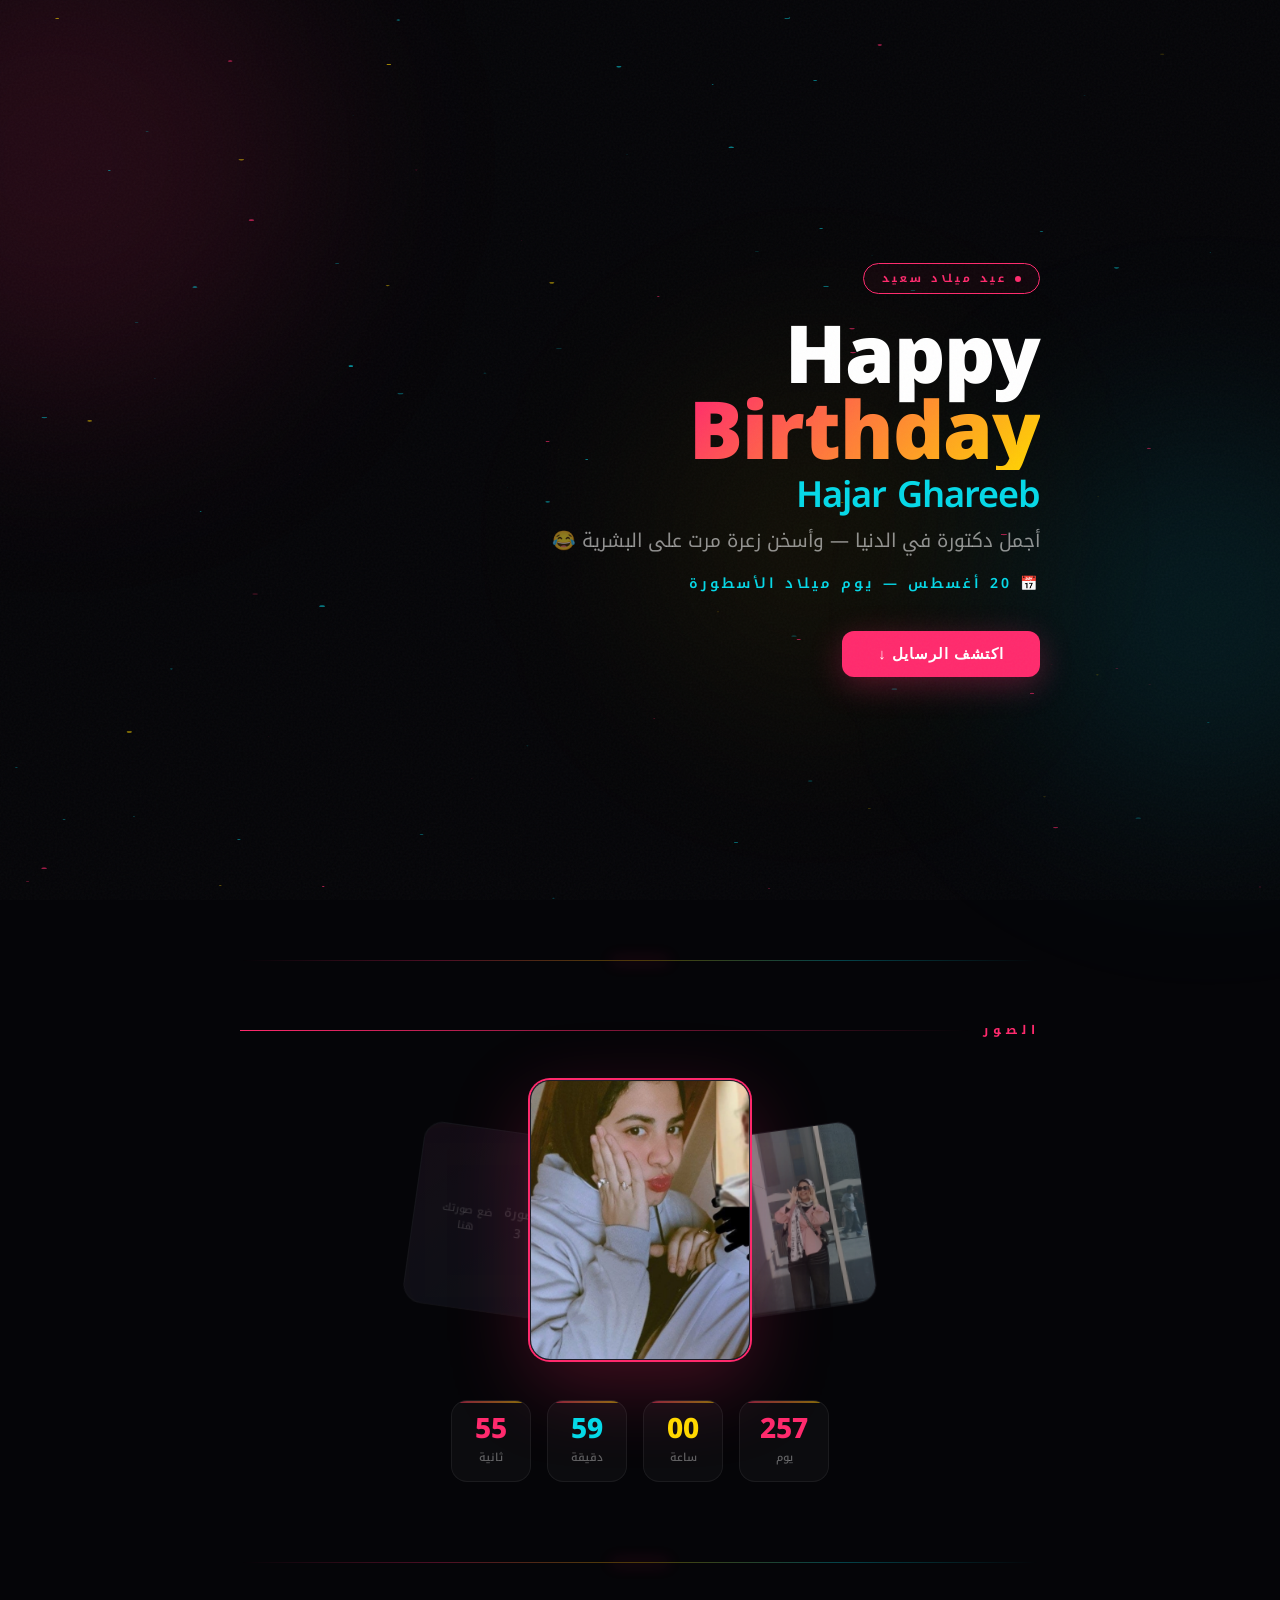
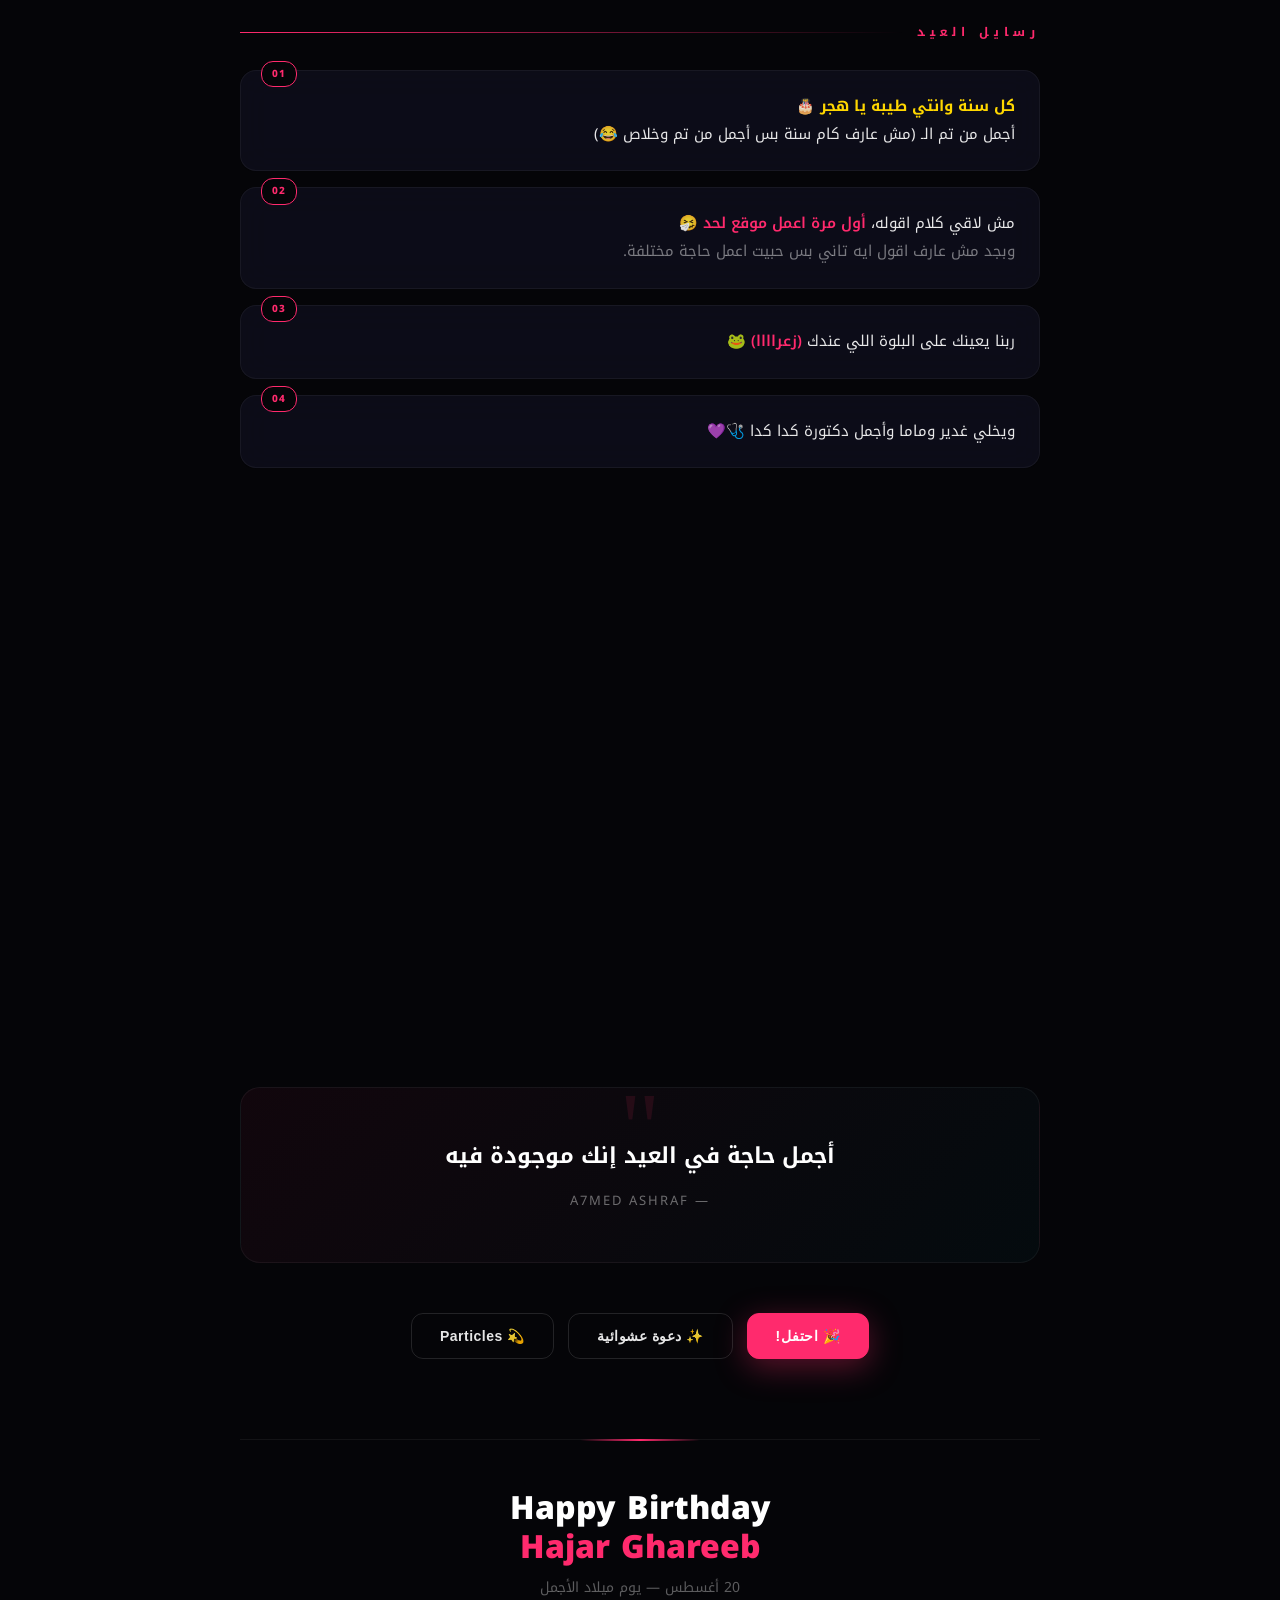
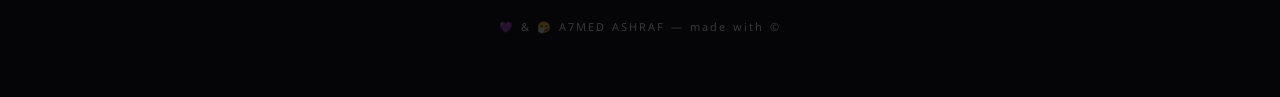
==== hajar_birthday.html @ 471d57c6 "Add files via upload" ====
<!DOCTYPE html>
<html lang="ar" dir="rtl">
<head>
<meta charset="UTF-8">
<meta name="viewport" content="width=device-width, initial-scale=1.0">
<title>Happy Birthday | Hajar Ghareeb</title>
<style>
@import url('https://fonts.googleapis.com/css2?family=Noto+Kufi+Arabic:wght@400;500;600;700;800;900&display=swap');

:root{
  --hb-pink:#ff2a6d;
  --hb-gold:#ffd700;
  --hb-cyan:#05d9e8;
  --hb-dark:#050508;
  --hb-surface:rgba(255,255,255,0.03);
  --hb-glass:rgba(15,15,30,0.75);
  --font-ar:'Noto Kufi Arabic',sans-serif;
}

*{margin:0;padding:0;box-sizing:border-box;}
html{scroll-behavior:smooth;}
body{
  font-family:var(--font-ar);
  background:var(--hb-dark);
  color:#fff;
  min-height:100vh;
  overflow-x:hidden;
  line-height:1.6;
}

.noise{
  position:fixed;top:0;left:0;width:100%;height:100%;
  opacity:0.035;pointer-events:none;z-index:9999;
  background-image:url("data:image/svg+xml,%3Csvg viewBox='0 0 512 512' xmlns='http://www.w3.org/2000/svg'%3E%3Cfilter id='n'%3E%3CfeTurbulence type='fractalNoise' baseFrequency='0.85' numOctaves='4' stitchTiles='stitch'/%3E%3C/filter%3E%3Crect width='100%25' height='100%25' filter='url(%23n)'/%3E%3C/svg%3E");
}

.mesh-orb{
  position:fixed;border-radius:50%;filter:blur(100px);pointer-events:none;z-index:0;
}
.orb-1{width:500px;height:500px;background:rgba(255,42,109,0.12);top:-10%;left:-15%;animation:orbFloat1 18s ease-in-out infinite;}
.orb-2{width:400px;height:400px;background:rgba(5,217,232,0.1);bottom:10%;right:-10%;animation:orbFloat2 22s ease-in-out infinite;}
.orb-3{width:350px;height:350px;background:rgba(255,215,0,0.06);top:40%;left:50%;animation:orbFloat3 25s ease-in-out infinite;}
@keyframes orbFloat1{0%,100%{transform:translate(0,0) scale(1);}33%{transform:translate(80px,60px) scale(1.15);}66%{transform:translate(-40px,100px) scale(0.9);}}
@keyframes orbFloat2{0%,100%{transform:translate(0,0) scale(1);}33%{transform:translate(-60px,-80px) scale(1.1);}66%{transform:translate(50px,-40px) scale(1.2);}}
@keyframes orbFloat3{0%,100%{transform:translate(-50%,0) scale(1);}50%{transform:translate(-50%,-60px) scale(1.3);}}

.cursor-glow{
  position:fixed;width:250px;height:250px;border-radius:50%;
  background:radial-gradient(circle,rgba(255,42,109,0.12),transparent 70%);
  pointer-events:none;z-index:1;transform:translate(-50%,-50%);
  transition:opacity 0.4s ease;opacity:0;
}

#particles-canvas{position:fixed;top:0;left:0;width:100%;height:100%;z-index:1;pointer-events:none;}

.content{position:relative;z-index:2;max-width:840px;margin:0 auto;padding:0 20px;}

.hero{min-height:100vh;display:flex;flex-direction:column;justify-content:center;align-items:flex-start;position:relative;padding-top:40px;}
.hero-badge{
  display:inline-flex;align-items:center;gap:8px;
  border:1px solid var(--hb-pink);color:var(--hb-pink);
  font-size:11px;font-weight:700;padding:6px 18px;border-radius:30px;
  margin-bottom:24px;letter-spacing:3px;text-transform:uppercase;
  animation:fadeUp 1s cubic-bezier(0.22,1,0.36,1) both;
  background:rgba(255,42,109,0.05);
}
.hero-badge::before{content:'';width:6px;height:6px;background:var(--hb-pink);border-radius:50%;animation:pulse 2s infinite;}
@keyframes pulse{0%,100%{opacity:1;transform:scale(1);}50%{opacity:0.4;transform:scale(0.6);}}

.hero-title{
  font-size:clamp(40px,10vw,80px);font-weight:900;line-height:0.95;
  margin-bottom:12px;position:relative;letter-spacing:-1px;
  animation:fadeUp 1s 0.15s cubic-bezier(0.22,1,0.36,1) both;
}
.hero-title .line1{color:#fff;display:block;}
.hero-title .line2{
  background:linear-gradient(135deg,var(--hb-pink),var(--hb-gold));
  -webkit-background-clip:text;-webkit-text-fill-color:transparent;
  display:block;
}
.hero-title .line3{
  font-size:clamp(20px,5vw,36px);font-weight:600;color:var(--hb-cyan);
  margin-top:8px;display:block;
}

.hero-sub{
  font-size:clamp(15px,3vw,19px);color:rgba(255,255,255,0.55);
  margin-bottom:16px;max-width:520px;line-height:1.7;font-weight:400;
  animation:fadeUp 1s 0.3s cubic-bezier(0.22,1,0.36,1) both;
}
.hero-date{
  font-size:14px;color:var(--hb-cyan);font-weight:600;
  letter-spacing:3px;margin-bottom:36px;
  animation:fadeUp 1s 0.4s cubic-bezier(0.22,1,0.36,1) both;
}

.hero-cta{
  position:relative;background:var(--hb-pink);color:#fff;border:none;
  border-radius:12px;padding:14px 36px;font-size:15px;font-weight:700;
  cursor:pointer;overflow:hidden;letter-spacing:1px;
  animation:fadeUp 1s 0.55s cubic-bezier(0.22,1,0.36,1) both;
  transition:transform 0.3s cubic-bezier(0.34,1.56,0.64,1),box-shadow 0.3s;
  box-shadow:0 8px 32px rgba(255,42,109,0.3);
}
.hero-cta:hover{transform:translateY(-3px) scale(1.03);box-shadow:0 16px 48px rgba(255,42,109,0.45);}
.hero-cta::after{
  content:'';position:absolute;top:0;left:-100%;width:100%;height:100%;
  background:linear-gradient(90deg,transparent,rgba(255,255,255,0.35),transparent);
  animation:shine 3.5s infinite;
}
@keyframes shine{0%{left:-100%;}40%,100%{left:100%;}}

@keyframes fadeUp{from{opacity:0;transform:translateY(40px);}to{opacity:1;transform:translateY(0);}}

.glow-line{
  height:1px;width:100%;
  background:linear-gradient(90deg,transparent,var(--hb-pink),var(--hb-gold),var(--hb-cyan),transparent);
  margin:60px 0;opacity:0.3;position:relative;
}
.glow-line::after{
  content:'';position:absolute;top:-2px;left:50%;transform:translateX(-50%);
  width:60px;height:5px;background:var(--hb-pink);filter:blur(8px);opacity:0.6;
}

.section{position:relative;margin-bottom:80px;}
.section-label{
  font-size:12px;font-weight:700;color:var(--hb-pink);
  letter-spacing:5px;text-transform:uppercase;margin-bottom:28px;
  display:flex;align-items:center;gap:14px;
}
.section-label::after{
  content:'';flex:1;height:1px;
  background:linear-gradient(90deg,var(--hb-pink),transparent);
}

.photos-row{
  display:flex;gap:0;justify-content:center;align-items:center;
  margin:40px 0;position:relative;perspective:1000px;
}
.photo-frame{
  position:relative;border-radius:20px;overflow:hidden;
  background:var(--hb-glass);border:1px solid rgba(255,255,255,0.08);
  backdrop-filter:blur(20px);transition:all 0.5s cubic-bezier(0.34,1.56,0.64,1);
  transform-style:preserve-3d;
}
.photo-frame:hover{transform:translateY(-12px) rotateX(8deg) rotateY(-8deg) scale(1.04);}
.photo-frame.main{
  width:220px;height:280px;z-index:3;margin:0 -24px;
  box-shadow:0 25px 80px rgba(255,42,109,0.25),0 0 0 2px var(--hb-pink);
}
.photo-frame.side{
  width:150px;height:190px;z-index:2;opacity:0.6;
  transform:translateZ(-40px);filter:grayscale(0.3);
}
.photo-frame.side:hover{opacity:1;filter:grayscale(0);}
.photo-frame.side-left{transform:rotate(-8deg) translateZ(-40px);}
.photo-frame.side-right{transform:rotate(8deg) translateZ(-40px);}
.photo-inner{width:100%;height:100%;display:flex;align-items:center;justify-content:center;overflow:hidden;}
.photo-inner img{width:100%;height:100%;object-fit:cover;transition:transform 0.5s;}
.photo-frame:hover .photo-inner img{transform:scale(1.1);}
.photo-placeholder{
  width:100%;height:100%;display:flex;align-items:center;justify-content:center;
  background:linear-gradient(135deg,rgba(255,42,109,0.08),rgba(5,217,232,0.05));
  color:rgba(255,255,255,0.25);font-size:13px;font-weight:500;text-align:center;padding:20px;
}

.counter-row{display:flex;gap:16px;justify-content:center;margin-top:28px;flex-wrap:wrap;}
.counter-box{
  text-align:center;background:rgba(255,255,255,0.03);
  border:1px solid rgba(255,255,255,0.06);padding:14px 20px;
  border-radius:16px;min-width:80px;position:relative;overflow:hidden;
  transition:transform 0.3s,box-shadow 0.3s;
}
.counter-box:hover{transform:translateY(-4px);box-shadow:0 8px 24px rgba(255,42,109,0.1);}
.counter-box::before{
  content:'';position:absolute;top:0;left:0;width:100%;height:2px;
  background:linear-gradient(90deg,var(--hb-pink),var(--hb-gold));
  opacity:0.5;
}
.counter-num{font-size:28px;font-weight:800;line-height:1;}
.counter-box:nth-child(1) .counter-num{color:var(--hb-pink);}
.counter-box:nth-child(2) .counter-num{color:var(--hb-gold);}
.counter-box:nth-child(3) .counter-num{color:var(--hb-cyan);}
.counter-box:nth-child(4) .counter-num{color:var(--hb-pink);}
.counter-label{font-size:11px;color:rgba(255,255,255,0.35);margin-top:6px;font-weight:500;}

.msg-list{display:flex;flex-direction:column;gap:16px;}
.msg-card{
  position:relative;background:var(--hb-glass);
  border:1px solid rgba(255,255,255,0.05);border-radius:16px;
  padding:22px 24px;font-size:15px;line-height:1.85;color:rgba(255,255,255,0.9);
  backdrop-filter:blur(16px);transform:translateX(-30px);opacity:0;
  transition:all 0.6s cubic-bezier(0.22,1,0.36,1);
}
.msg-card.visible{transform:translateX(0);opacity:1;}
.msg-card:hover{
  border-color:rgba(255,42,109,0.25);
  box-shadow:0 12px 40px rgba(255,42,109,0.08),inset 0 1px 0 rgba(255,255,255,0.03);
  transform:translateX(10px) scale(1.01);
}
.msg-num{
  position:absolute;top:-10px;left:20px;
  background:var(--hb-dark);border:1px solid var(--hb-pink);
  color:var(--hb-pink);font-size:10px;font-weight:800;
  padding:3px 10px;border-radius:12px;letter-spacing:1px;
}
.msg-card .hl{color:var(--hb-gold);font-weight:700;}
.msg-card .pink{color:var(--hb-pink);font-weight:600;}
.msg-card em{color:rgba(255,255,255,0.45);font-style:normal;}

.quote-block{
  position:relative;padding:50px 30px;margin:50px 0;text-align:center;
  background:linear-gradient(135deg,rgba(255,42,109,0.05),rgba(5,217,232,0.03));
  border-radius:20px;border:1px solid rgba(255,255,255,0.05);
}
.quote-block::before{
  content:'"';position:absolute;top:-10px;left:50%;transform:translateX(-50%);
  font-size:100px;color:var(--hb-pink);opacity:0.1;line-height:1;font-family:serif;
}
.quote-text{font-size:22px;font-weight:700;color:#fff;line-height:1.7;position:relative;}
.quote-author{font-size:13px;color:rgba(255,255,255,0.4);margin-top:16px;letter-spacing:2px;}

.actions-row{display:flex;gap:14px;justify-content:center;margin:40px 0;flex-wrap:wrap;}
.btn-fancy{
  position:relative;background:transparent;border:1px solid rgba(255,255,255,0.12);
  color:rgba(255,255,255,0.9);padding:14px 28px;border-radius:12px;
  font-size:14px;font-weight:700;cursor:pointer;overflow:hidden;
  transition:all 0.35s cubic-bezier(0.22,1,0.36,1);letter-spacing:0.5px;
}
.btn-fancy::before{
  content:'';position:absolute;top:0;left:0;width:100%;height:100%;
  background:linear-gradient(135deg,rgba(255,42,109,0.2),rgba(5,217,232,0.15));
  opacity:0;transition:opacity 0.35s;z-index:-1;
}
.btn-fancy:hover{border-color:var(--hb-pink);color:var(--hb-pink);transform:translateY(-3px);}
.btn-fancy:hover::before{opacity:1;}
.btn-fancy.primary{
  background:var(--hb-pink);border-color:var(--hb-pink);color:#fff;
  box-shadow:0 8px 32px rgba(255,42,109,0.35);
}
.btn-fancy.primary:hover{background:transparent;color:var(--hb-pink);box-shadow:0 12px 40px rgba(255,42,109,0.2);}

.footer-final{
  text-align:center;padding:50px 20px 60px;
  border-top:1px solid rgba(255,255,255,0.06);margin-top:80px;
  position:relative;
}
.footer-final::before{
  content:'';position:absolute;top:-1px;left:50%;transform:translateX(-50%);
  width:120px;height:2px;background:linear-gradient(90deg,transparent,var(--hb-pink),transparent);
}
.footer-big{font-size:32px;font-weight:900;color:#fff;margin-bottom:10px;line-height:1.2;}
.footer-big span{color:var(--hb-pink);}
.footer-small{font-size:14px;color:rgba(255,255,255,0.35);margin-bottom:6px;}
.footer-copy{margin-top:20px;font-size:11px;color:rgba(255,255,255,0.2);letter-spacing:2px;}

::-webkit-scrollbar{width:6px;}
::-webkit-scrollbar-track{background:var(--hb-dark);}
::-webkit-scrollbar-thumb{background:var(--hb-pink);border-radius:3px;}

@media(max-width:600px){
  .photo-frame.main{width:160px;height:200px;}
  .photo-frame.side{width:100px;height:130px;}
  .counter-box{min-width:65px;padding:10px 12px;}
  .counter-num{font-size:22px;}
  .hero-title{letter-spacing:0;}
}
</style>
</head>
<body>
<div class="noise"></div>
<div class="mesh-orb orb-1"></div>
<div class="mesh-orb orb-2"></div>
<div class="mesh-orb orb-3"></div>
<div class="cursor-glow" id="cursorGlow"></div>
<canvas id="particles-canvas"></canvas>

<div class="content">
  <section class="hero">
    <div class="hero-badge">عيد ميلاد سعيد</div>
    <h1 class="hero-title">
      <span class="line1">Happy</span>
      <span class="line2">Birthday</span>
      <span class="line3">Hajar Ghareeb</span>
    </h1>
    <p class="hero-sub">أجمل دكتورة في الدنيا — وأسخن زعرة مرت على البشرية 😂</p>
    <div class="hero-date">📅 20 أغسطس — يوم ميلاد الأسطورة</div>
    <button class="hero-cta" onclick="document.getElementById('msgs').scrollIntoView({behavior:'smooth'})">اكتشف الرسايل ↓</button>
  </section>

  <div class="glow-line"></div>

  <section class="section">
    <div class="section-label">الصور</div>
    <div class="photos-row">
      <div class="photo-frame side side-left">
        <div class="photo-inner">
          <img src="[data-uri]" alt="Hajar - Glass Building">
        </div>
      </div>
      <div class="photo-frame main">
        <div class="photo-inner">
          <img src="[data-uri]" alt="Hajar Ghareeb">
        </div>
      </div>
      <div class="photo-frame side side-right">
        <div class="photo-inner">
          <div class="photo-placeholder">صورة 3<br><small>ضع صورتك هنا</small></div>
        </div>
      </div>
    </div>
    <div class="counter-row">
      <div class="counter-box"><div class="counter-num" id="days">--</div><div class="counter-label">يوم</div></div>
      <div class="counter-box"><div class="counter-num" id="hours">--</div><div class="counter-label">ساعة</div></div>
      <div class="counter-box"><div class="counter-num" id="mins">--</div><div class="counter-label">دقيقة</div></div>
      <div class="counter-box"><div class="counter-num" id="secs">--</div><div class="counter-label">ثانية</div></div>
    </div>
  </section>

  <div class="glow-line"></div>

  <section class="section" id="msgs">
    <div class="section-label">رسايل العيد</div>
    <div class="msg-list">
      <div class="msg-card" data-delay="0">
        <span class="msg-num">01</span>
        <span class="hl">كل سنة وانتي طيبة يا هجر</span> 🎂<br>أجمل من تم الـ (مش عارف كام سنة بس أجمل من تم وخلاص 😂)
      </div>
      <div class="msg-card" data-delay="1">
        <span class="msg-num">02</span>
        مش لاقي كلام اقوله، <span class="pink">أول مرة اعمل موقع لحد</span> 🤧<br><em>وبجد مش عارف اقول ايه تاني بس حبيت اعمل حاجة مختلفة.</em>
      </div>
      <div class="msg-card" data-delay="2">
        <span class="msg-num">03</span>
        ربنا يعينك على البلوة اللي عندك <span class="pink">(زعراااا)</span> 🐸
      </div>
      <div class="msg-card" data-delay="3">
        <span class="msg-num">04</span>
        ويخلي غدير وماما وأجمل دكتورة كدا كدا 🩺💜
      </div>
      <div class="msg-card" data-delay="4">
        <span class="msg-num">05</span>
        يارب السنة دي تكون سنة خير وسعادة عليكي، وتحققي كل اللي نفسك فيه ✨
      </div>
      <div class="msg-card" data-delay="5">
        <span class="msg-num">06</span>
        متنسيش إنك أقوى مما تتخيلي، وكل تحدي بيعدي بيخلي قلبك أكبر 💪
      </div>
      <div class="msg-card" data-delay="6">
        <span class="msg-num">07</span>
        ولو حد زعلك السنة دي، قوليله <span class="hl">"أنا هجر الغريب، مش هجر العادي"</span> 😎
      </div>
      <div class="msg-card" data-delay="7">
        <span class="msg-num">08</span>
        كل سنة وانتي طيبة وربنا يوفقك في الدراسة والحياة والكل 🎓🌟
      </div>
      <div class="msg-card" data-delay="8">
        <span class="msg-num">09</span>
        ربنا يديم الضحكة الحلوة دي على وشك دايماً 😄🌸
      </div>
      <div class="msg-card" data-delay="9">
        <span class="msg-num">10</span>
        يارب تبقي أحسن دكتورة في مصر 🇪🇬 وكل اللي يعرفك يفتخر بيكي
      </div>
    </div>
  </section>

  <div class="quote-block">
    <p class="quote-text">أجمل حاجة في العيد إنك موجودة فيه</p>
    <p class="quote-author">— A7MED ASHRAF</p>
  </div>

  <div class="actions-row">
    <button class="btn-fancy primary" onclick="burst()">🎉 احتفل!</button>
    <button class="btn-fancy" onclick="addRandomWish()">✨ دعوة عشوائية</button>
    <button class="btn-fancy" onclick="toggleParticles()">💫 Particles</button>
  </div>

  <div class="footer-final">
    <div class="footer-big">Happy Birthday<br><span>Hajar Ghareeb</span></div>
    <div class="footer-small">20 أغسطس — يوم ميلاد الأجمل</div>
    <div class="footer-copy">© A7MED ASHRAF — made with 🤧 & 💜</div>
  </div>
</div>

<script>
(function(){
  const cvs=document.getElementById('particles-canvas');
  const ctx=cvs.getContext('2d');
  let W,H,particles=[],running=true,mouse={x:0,y:0};
  function resize(){W=cvs.width=window.innerWidth;H=cvs.height=Math.max(document.body.scrollHeight,window.innerHeight);}
  resize();window.addEventListener('resize',resize);

  function Particle(x,y,isBurst){
    this.x=x||Math.random()*W;this.y=y||Math.random()*H;
    this.vx=(Math.random()-.5)*(isBurst?12:1.2);
    this.vy=(Math.random()-.5)*(isBurst?12:1.2);
    this.size=isBurst?Math.random()*5+2:Math.random()*2.5+0.5;
    this.alpha=isBurst?1:Math.random()*0.5+0.15;
    this.decay=isBurst?0.015:0;
    this.color=Math.random()>0.5?'#ff2a6d':'#05d9e8';
    if(Math.random()>0.85)this.color='#ffd700';
  }
  Particle.prototype.update=function(){
    this.x+=this.vx;this.y+=this.vy;
    if(!this.decay){
      if(this.x<0||this.x>W)this.vx*=-1;
      if(this.y<0||this.y>H)this.vy*=-1;
      const dx=mouse.x-this.x,dy=mouse.y-this.y,d=Math.sqrt(dx*dx+dy*dy);
      if(d<200){this.vx+=dx*0.0003;this.vy+=dy*0.0003;}
    }else{this.alpha-=this.decay;this.vy+=0.15;}
  };
  Particle.prototype.draw=function(){
    ctx.beginPath();ctx.arc(this.x,this.y,this.size,0,Math.PI*2);
    ctx.fillStyle=this.color;ctx.globalAlpha=Math.max(0,this.alpha);ctx.fill();
  };

  for(let i=0;i<100;i++)particles.push(new Particle());

  function loop(){
    if(!running)return;
    ctx.clearRect(0,0,W,H);
    for(let i=0;i<particles.length;i++){
      const p=particles[i];p.update();p.draw();
      if(p.decay&&p.alpha<=0){particles.splice(i,1);i--;continue;}
      for(let j=i+1;j<particles.length;j++){
        const p2=particles[j];const dx=p.x-p2.x,dy=p.y-p2.y,d=Math.sqrt(dx*dx+dy*dy);
        if(d<140){
          ctx.beginPath();ctx.moveTo(p.x,p.y);ctx.lineTo(p2.x,p2.y);
          ctx.strokeStyle='rgba(255,42,109,0.04)';ctx.lineWidth=0.6;ctx.stroke();
        }
      }
    }
    requestAnimationFrame(loop);
  }
  loop();

  window.burst=function(){for(let i=0;i<120;i++)particles.push(new Particle(W/2,H/3,true));};
  window.toggleParticles=function(){running=!running;if(running)loop();};
  document.addEventListener('mousemove',e=>{mouse.x=e.clientX;mouse.y=e.clientY;});

  const cards=document.querySelectorAll('.msg-card');
  const obs=new IntersectionObserver((entries)=>{
    entries.forEach(e=>{
      if(e.isIntersecting){
        const delay=parseInt(e.target.dataset.delay)||0;
        setTimeout(()=>e.target.classList.add('visible'),delay*150);
      }
    });
  },{threshold:0.12});
  cards.forEach(c=>obs.observe(c));

  function updateCountdown(){
    const now=new Date();
    const next=new Date(now.getFullYear(),7,20,0,0,0);
    if(next<now)next.setFullYear(next.getFullYear()+1);
    const diff=next-now;
    document.getElementById('days').textContent=String(Math.floor(diff/86400000)).padStart(2,'0');
    document.getElementById('hours').textContent=String(Math.floor((diff%86400000)/3600000)).padStart(2,'0');
    document.getElementById('mins').textContent=String(Math.floor((diff%3600000)/60000)).padStart(2,'0');
    document.getElementById('secs').textContent=String(Math.floor((diff%60000)/1000)).padStart(2,'0');
  }
  updateCountdown();setInterval(updateCountdown,1000);

  const cg=document.getElementById('cursorGlow');
  document.addEventListener('mousemove',e=>{cg.style.left=e.clientX+'px';cg.style.top=e.clientY+'px';cg.style.opacity='1';});
  document.addEventListener('mouseleave',()=>cg.style.opacity='0');

  const wishes=[
    'يارب تبقي أحسن دكتورة في مصر 🇪🇬',
    'هجر = سعادة = حب = حياة ❤️',
    'كل سنة وانتي أجمل بنت في الدنيا 🌍',
    'ربنا يديم الضحكة على وشك 😄',
    'السنة دي هتكون سنة تفوق ونجاح 🎓',
    'مفيش حد زيك في الدنيا كلها 🌟',
    'غدير وماما فخورين بيكي دايماً 💜',
    'البلوة (زعراااا) هتعدي على خير 🐸'
  ];
  let wishCount=11;
  window.addRandomWish=function(){
    const list=document.querySelector('.msg-list');
    const div=document.createElement('div');
    div.className='msg-card visible';
    div.style.cssText='animation:fadeUp 0.7s cubic-bezier(0.22,1,0.36,1) both;';
    const w=wishes[Math.floor(Math.random()*wishes.length)];
    div.innerHTML='<span class="msg-num" style="border-color:var(--hb-gold);color:var(--hb-gold);">'+String(wishCount).padStart(2,'0')+'</span> <span class="hl">دعوة جديدة:</span> '+w;
    list.appendChild(div);
    wishCount++;
    div.scrollIntoView({behavior:'smooth',block:'center'});
  };
})();
</script>
</body>
</html>
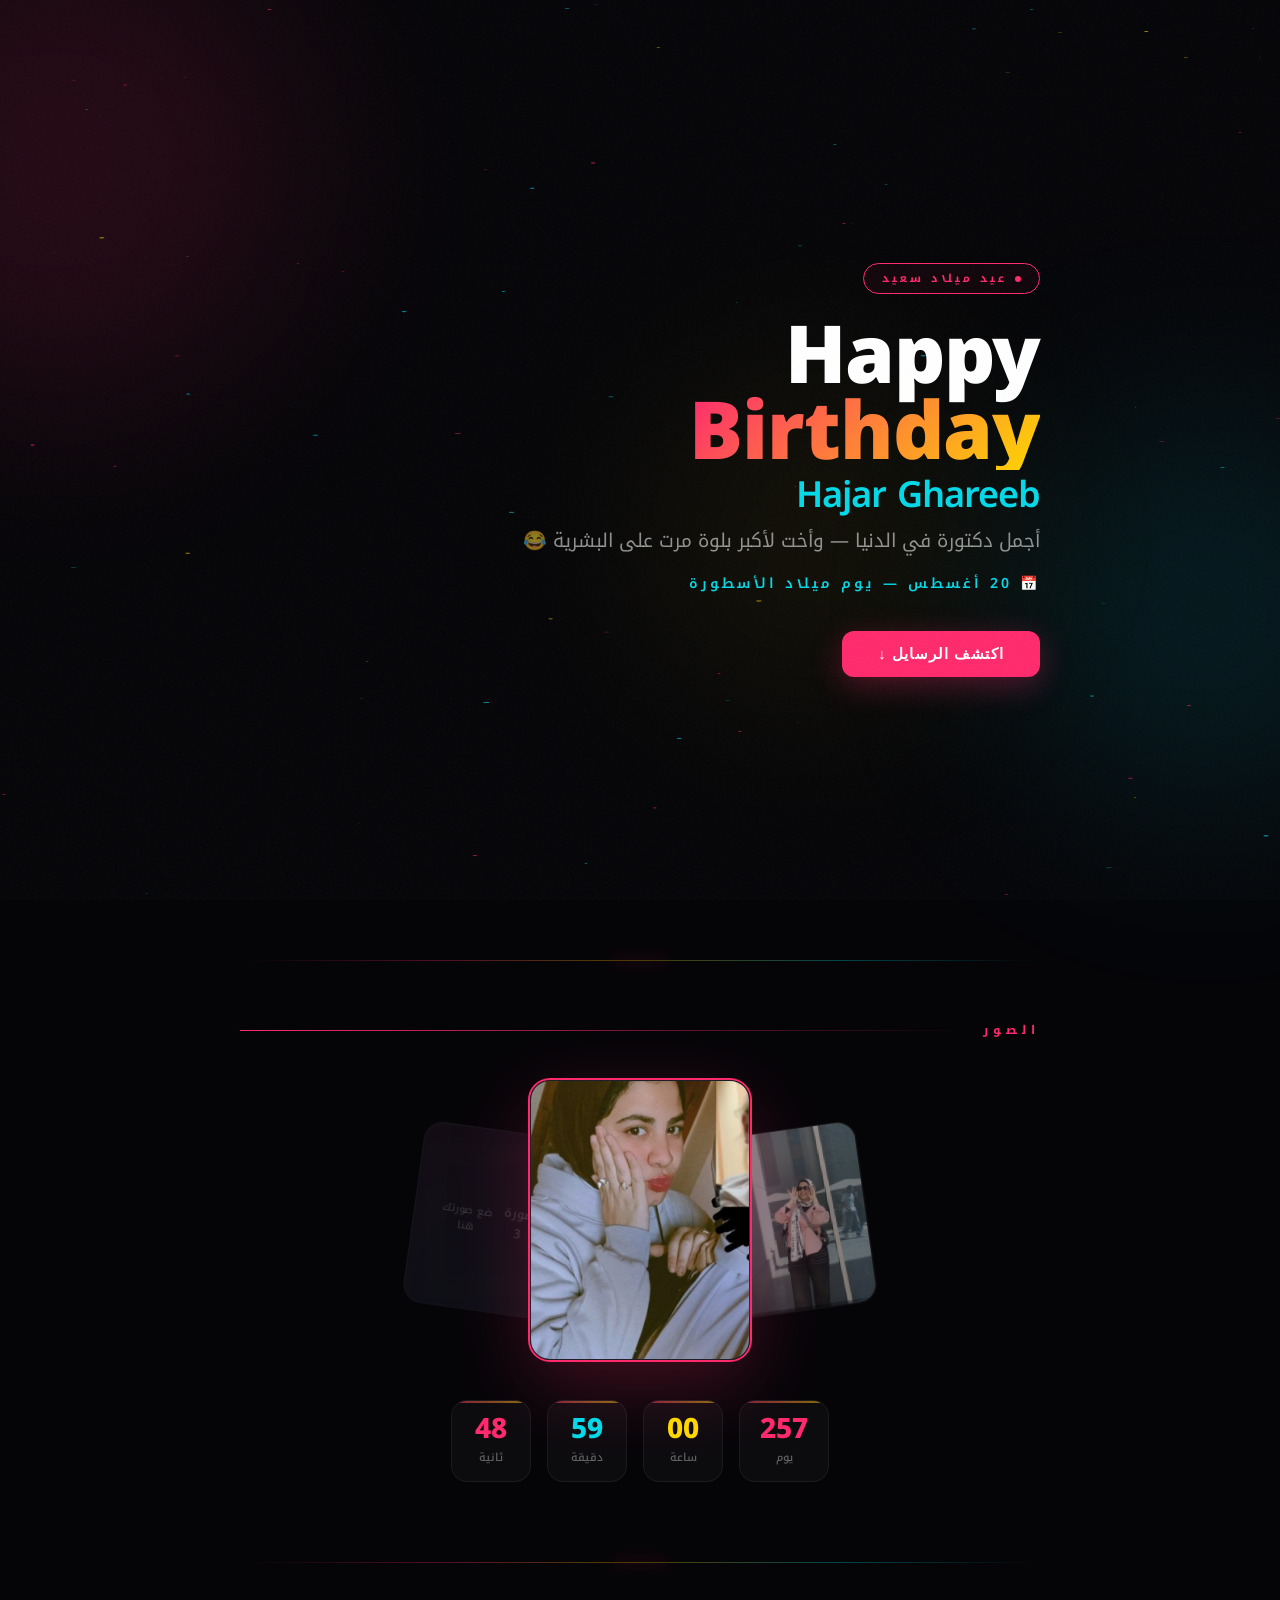
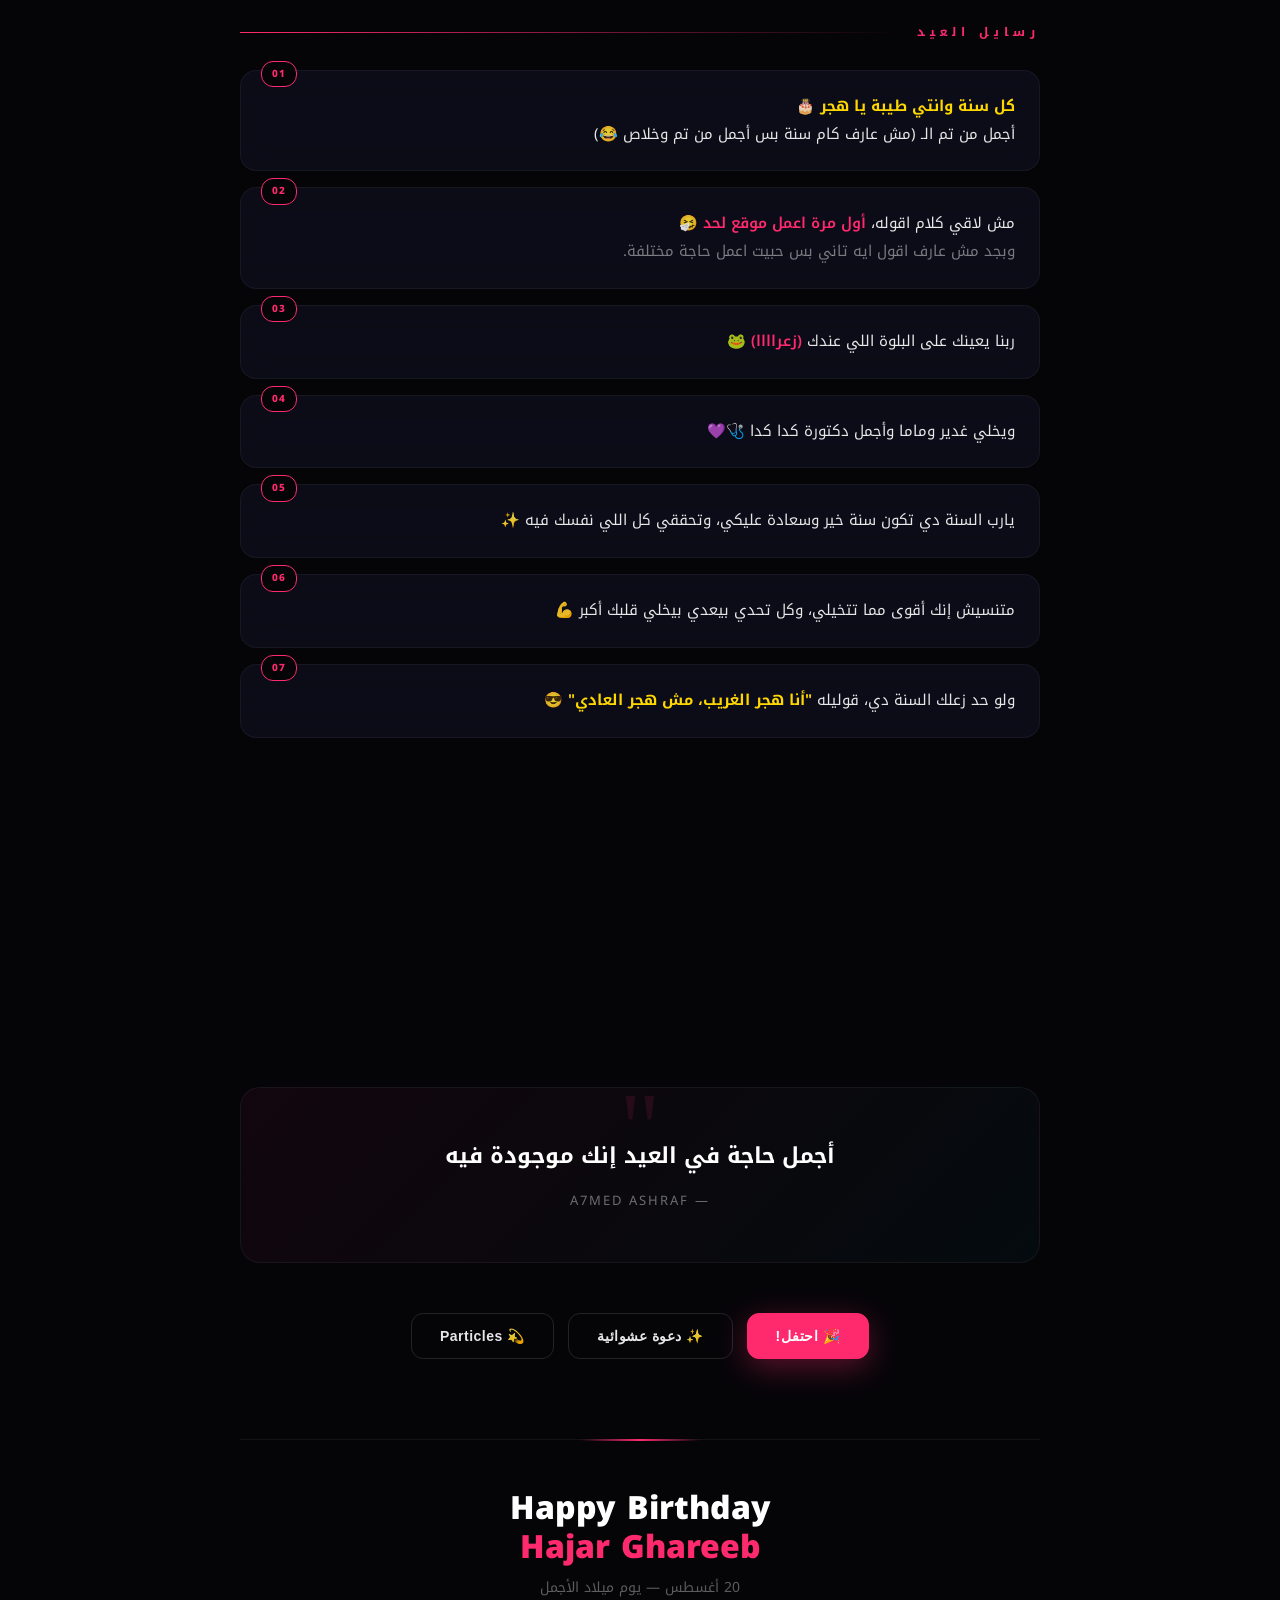
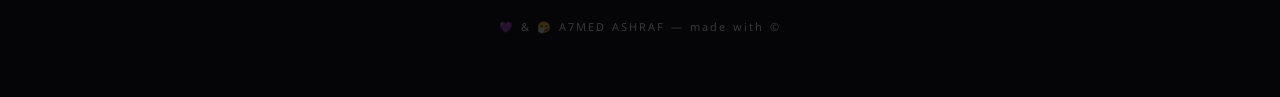
==== commit 346a2828: "Update birthday message for Hajar Ghareeb" ====
--- a/hajar_birthday.html
+++ b/hajar_birthday.html
@@ -283,7 +283,7 @@
       <span class="line2">Birthday</span>
       <span class="line3">Hajar Ghareeb</span>
     </h1>
-    <p class="hero-sub">أجمل دكتورة في الدنيا — وأسخن زعرة مرت على البشرية 😂</p>
+    <p class="hero-sub">أجمل دكتورة في الدنيا — وأخت لأكبر بلوة مرت على البشرية 😂</p>
     <div class="hero-date">📅 20 أغسطس — يوم ميلاد الأسطورة</div>
     <button class="hero-cta" onclick="document.getElementById('msgs').scrollIntoView({behavior:'smooth'})">اكتشف الرسايل ↓</button>
   </section>
@@ -491,4 +491,4 @@
 })();
 </script>
 </body>
-</html>+</html>
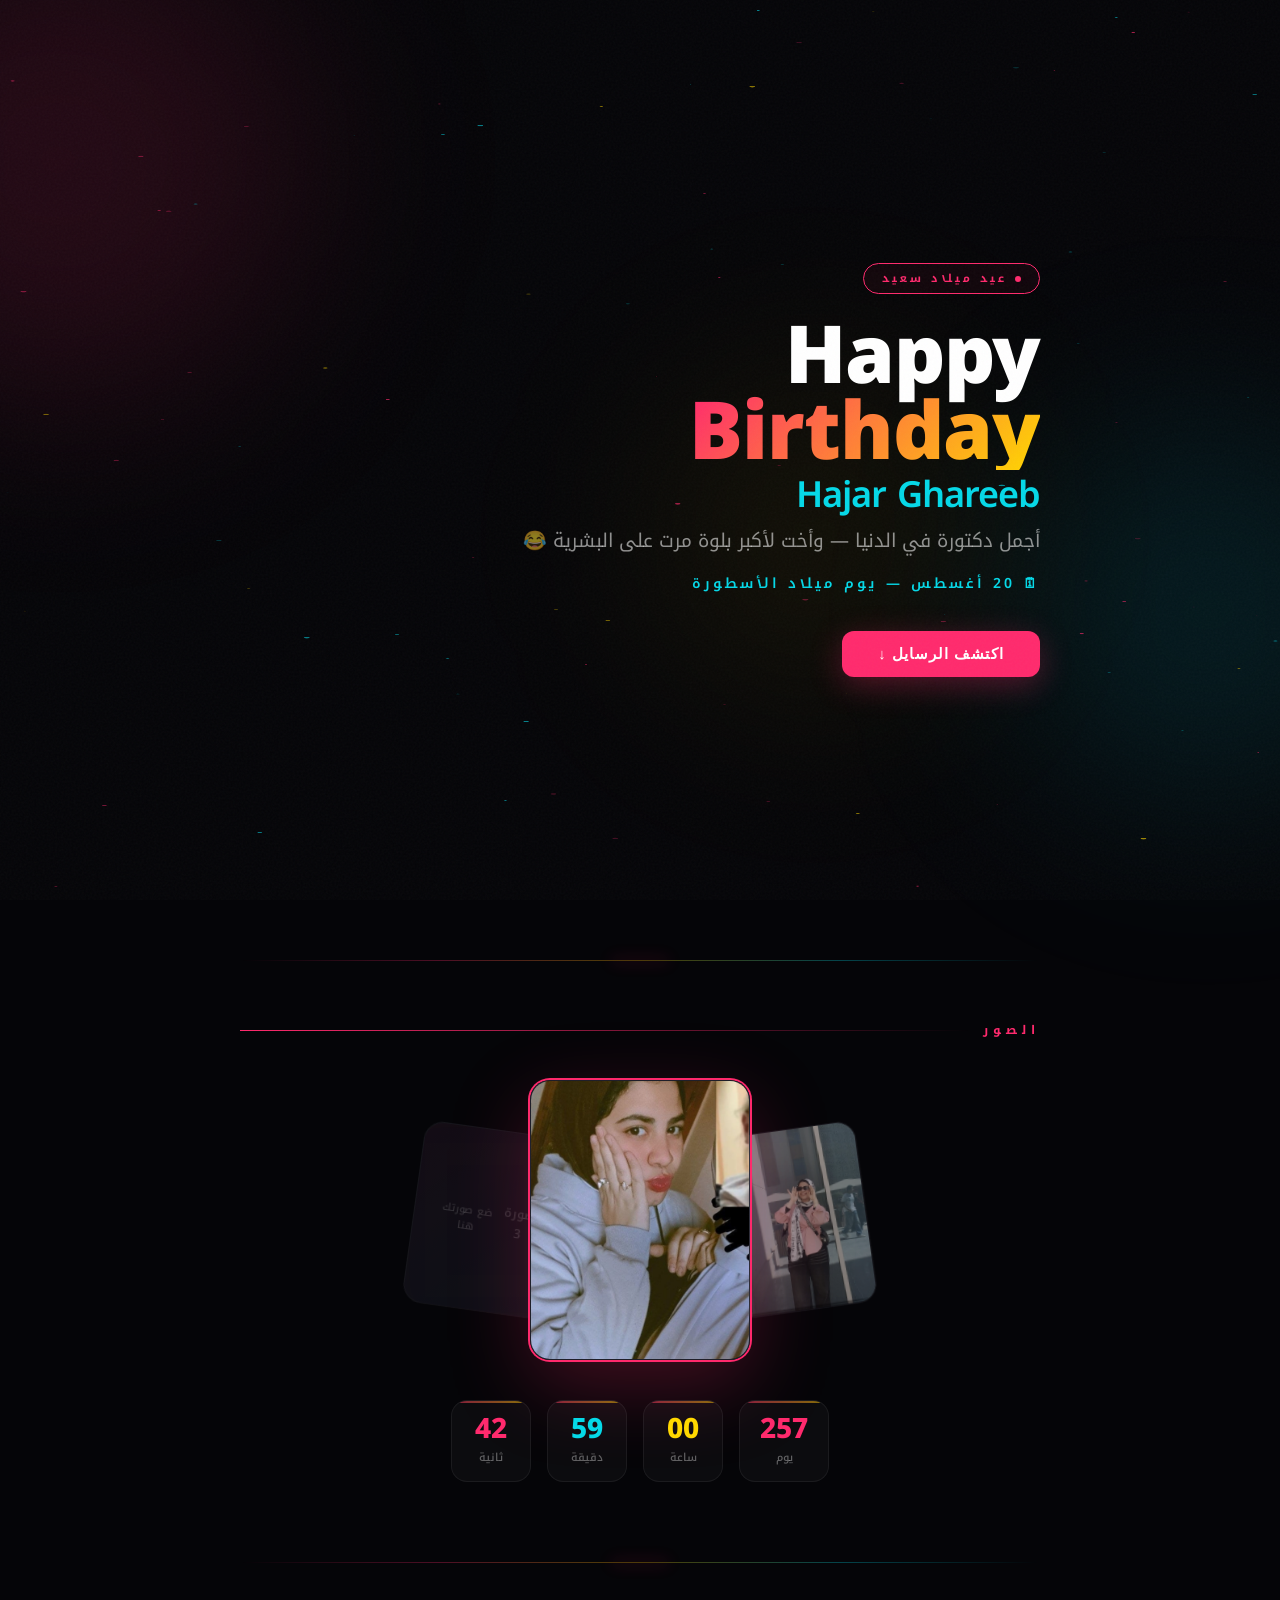
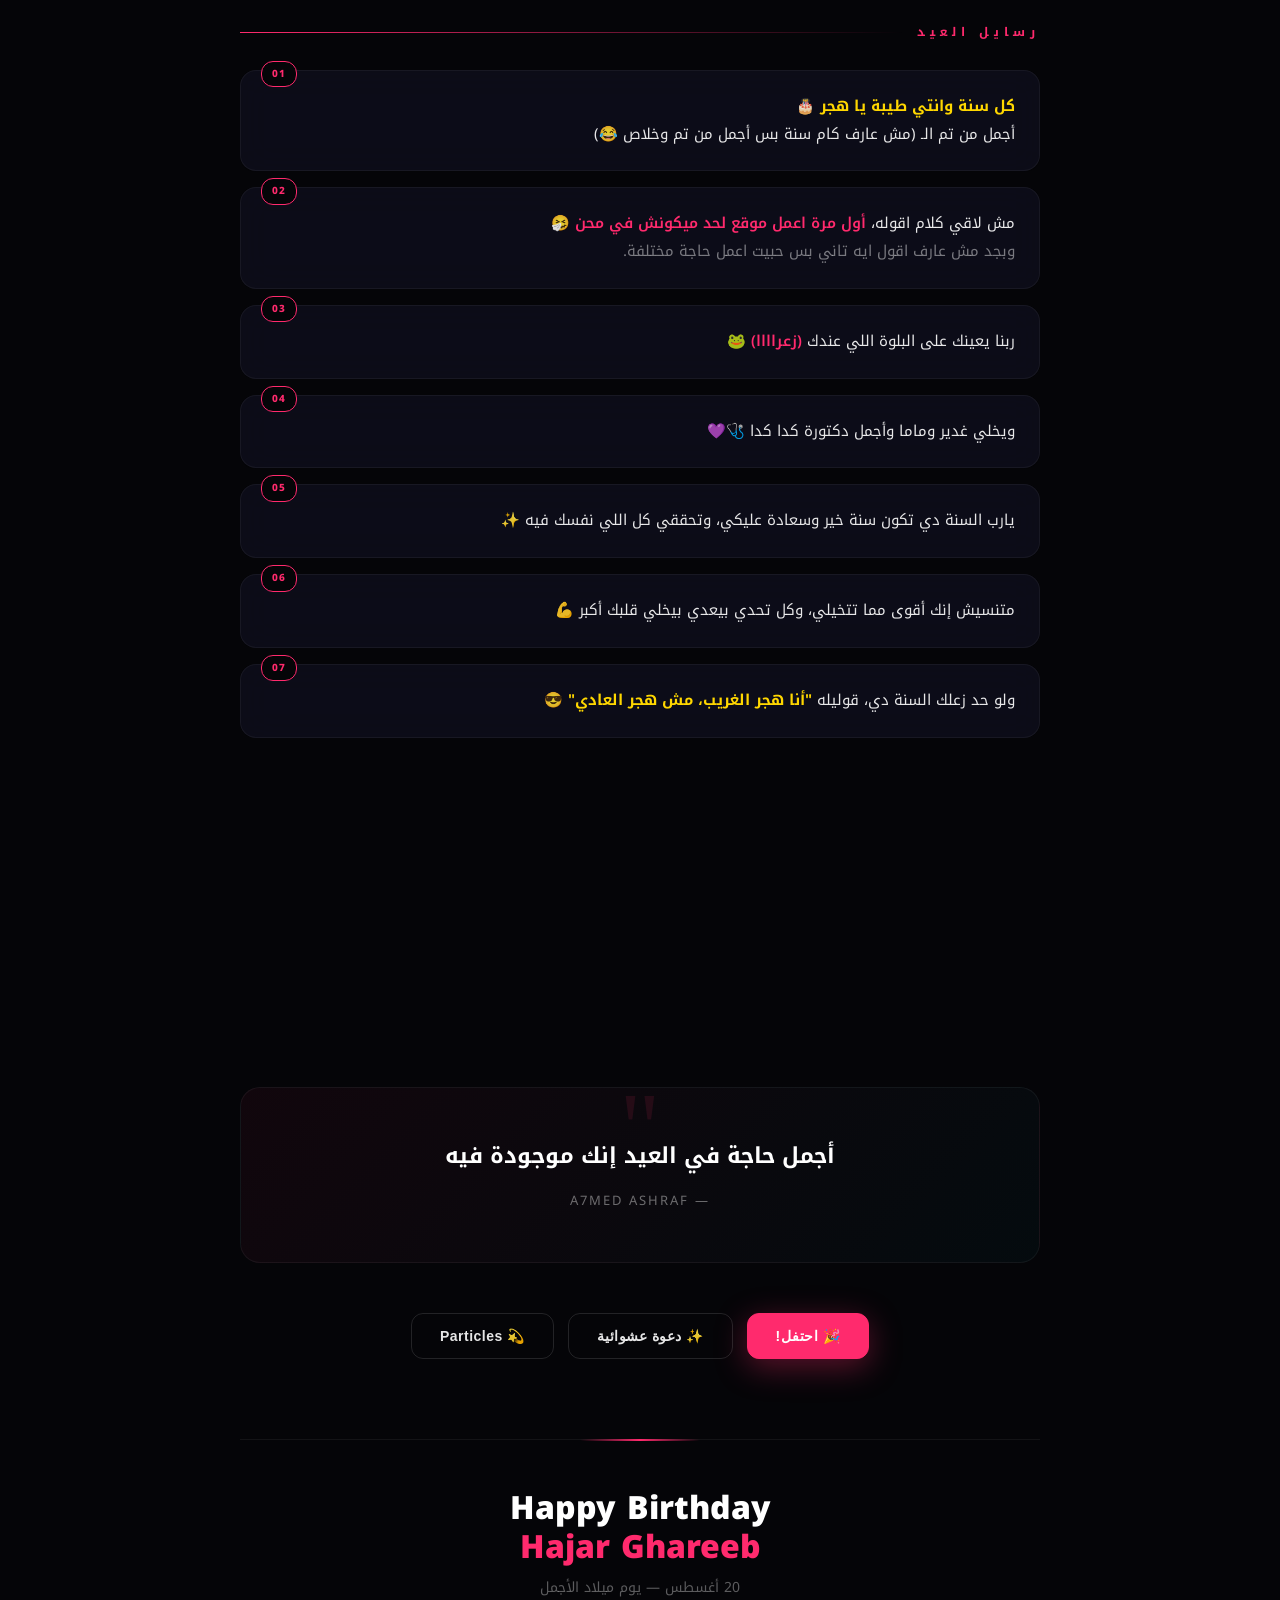
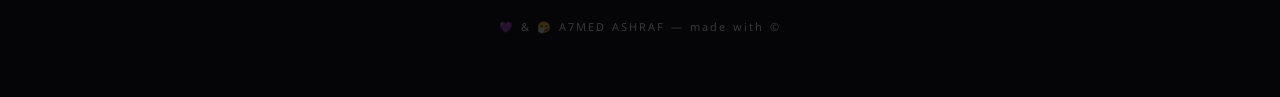
==== commit eefc3832: "Update date icon and message text in HTML" ====
--- a/hajar_birthday.html
+++ b/hajar_birthday.html
@@ -284,7 +284,7 @@
       <span class="line3">Hajar Ghareeb</span>
     </h1>
     <p class="hero-sub">أجمل دكتورة في الدنيا — وأخت لأكبر بلوة مرت على البشرية 😂</p>
-    <div class="hero-date">📅 20 أغسطس — يوم ميلاد الأسطورة</div>
+    <div class="hero-date">🗓 20 أغسطس — يوم ميلاد الأسطورة</div>
     <button class="hero-cta" onclick="document.getElementById('msgs').scrollIntoView({behavior:'smooth'})">اكتشف الرسايل ↓</button>
   </section>
 
@@ -328,7 +328,7 @@
       </div>
       <div class="msg-card" data-delay="1">
         <span class="msg-num">02</span>
-        مش لاقي كلام اقوله، <span class="pink">أول مرة اعمل موقع لحد</span> 🤧<br><em>وبجد مش عارف اقول ايه تاني بس حبيت اعمل حاجة مختلفة.</em>
+        مش لاقي كلام اقوله، <span class="pink">أول مرة اعمل موقع لحد ميكونش في محن</span> 🤧<br><em>وبجد مش عارف اقول ايه تاني بس حبيت اعمل حاجة مختلفة.</em>
       </div>
       <div class="msg-card" data-delay="2">
         <span class="msg-num">03</span>
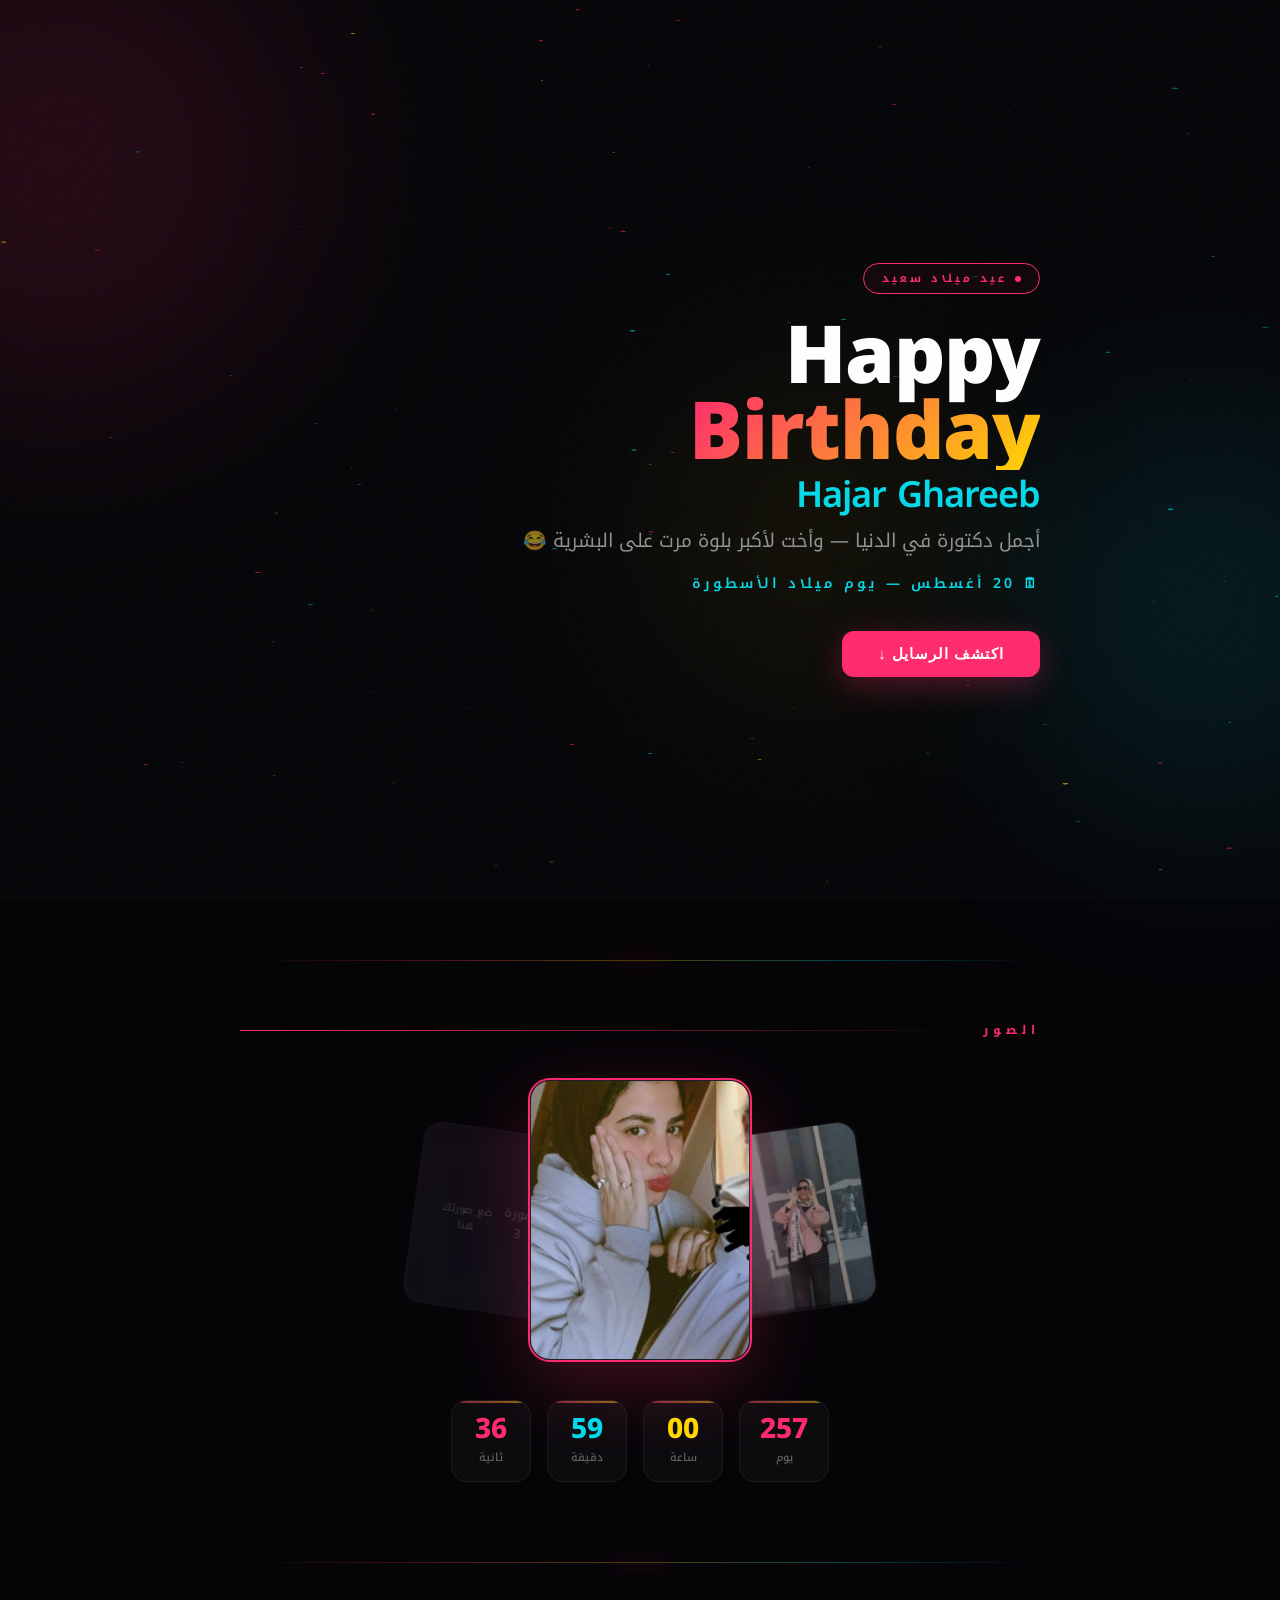
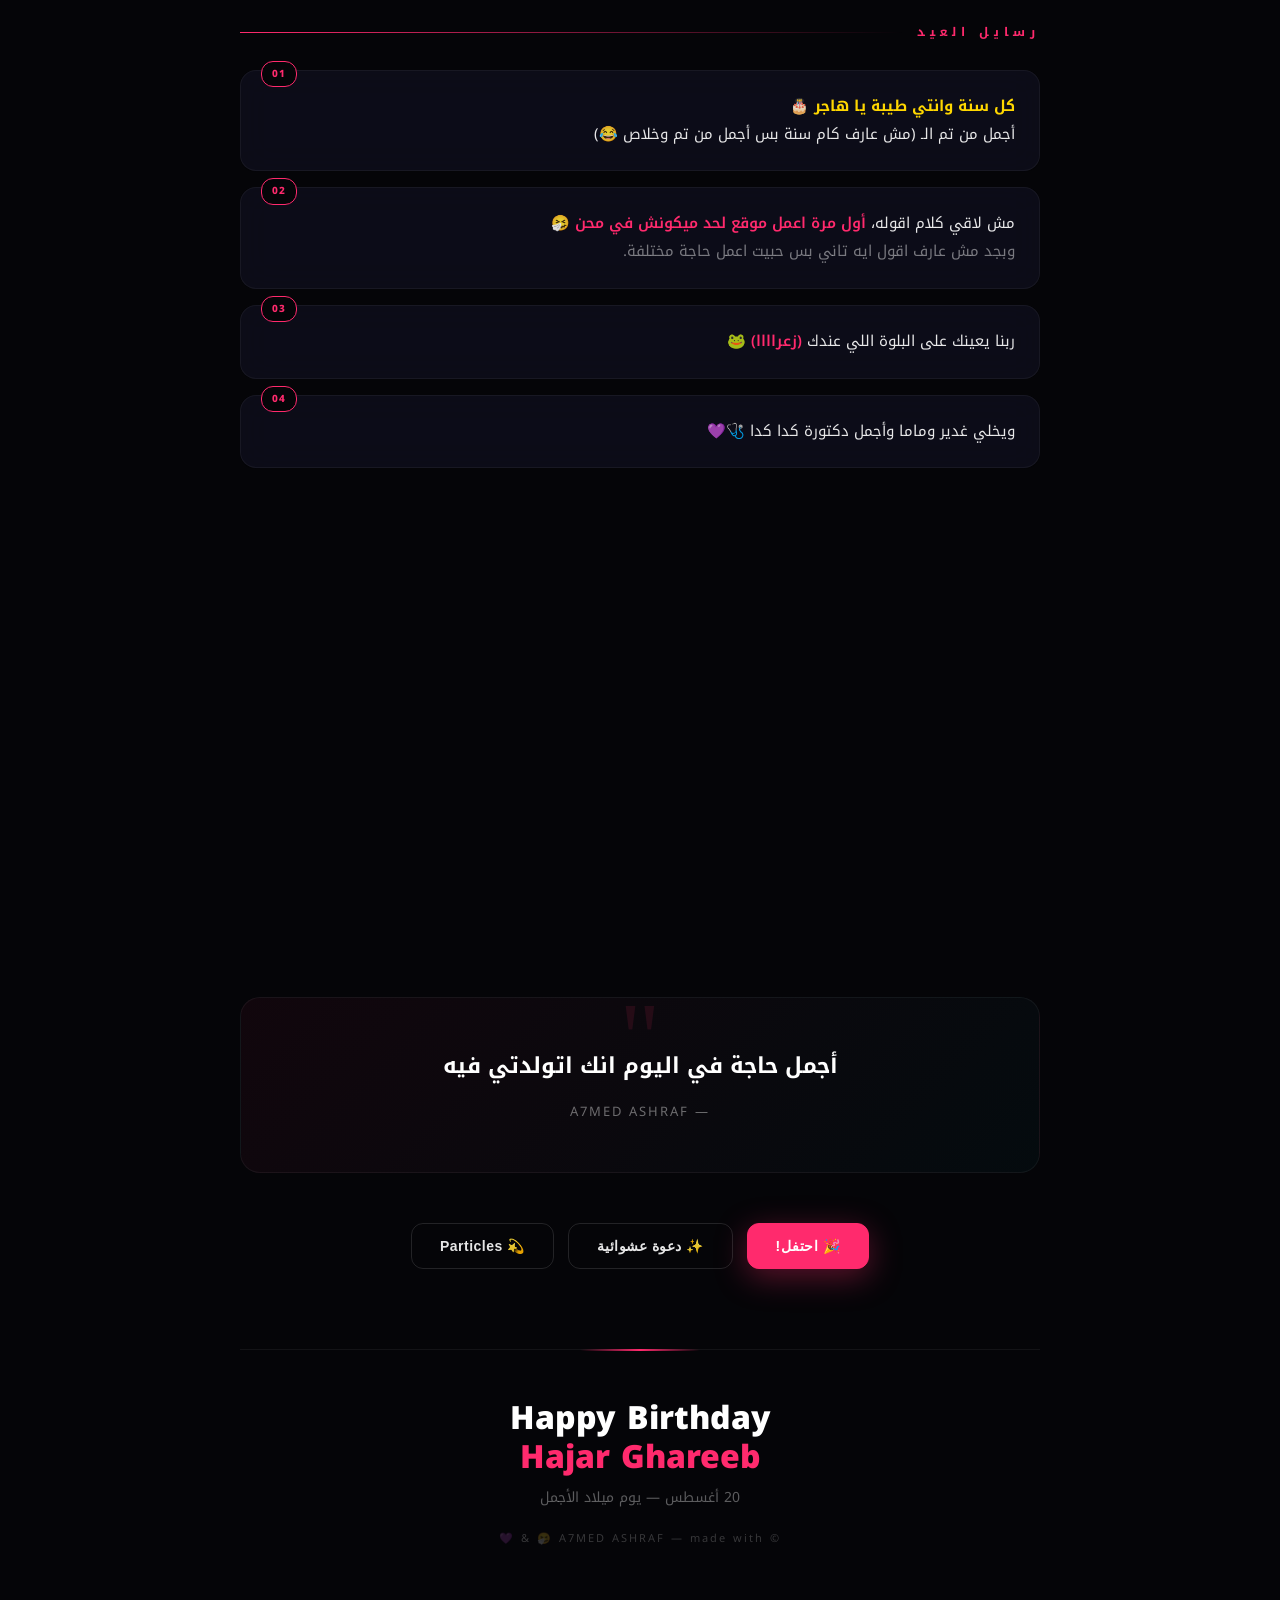
==== commit e11ed614: "Fix typos and update birthday messages" ====
--- a/hajar_birthday.html
+++ b/hajar_birthday.html
@@ -324,7 +324,7 @@
     <div class="msg-list">
       <div class="msg-card" data-delay="0">
         <span class="msg-num">01</span>
-        <span class="hl">كل سنة وانتي طيبة يا هجر</span> 🎂<br>أجمل من تم الـ (مش عارف كام سنة بس أجمل من تم وخلاص 😂)
+        <span class="hl">كل سنة وانتي طيبة يا هاجر</span> 🎂<br>أجمل من تم الـ (مش عارف كام سنة بس أجمل من تم وخلاص 😂)
       </div>
       <div class="msg-card" data-delay="1">
         <span class="msg-num">02</span>
@@ -347,18 +347,14 @@
         متنسيش إنك أقوى مما تتخيلي، وكل تحدي بيعدي بيخلي قلبك أكبر 💪
       </div>
       <div class="msg-card" data-delay="6">
-        <span class="msg-num">07</span>
-        ولو حد زعلك السنة دي، قوليله <span class="hl">"أنا هجر الغريب، مش هجر العادي"</span> 😎
-      </div>
-      <div class="msg-card" data-delay="7">
         <span class="msg-num">08</span>
         كل سنة وانتي طيبة وربنا يوفقك في الدراسة والحياة والكل 🎓🌟
       </div>
-      <div class="msg-card" data-delay="8">
+      <div class="msg-card" data-delay="7">
         <span class="msg-num">09</span>
         ربنا يديم الضحكة الحلوة دي على وشك دايماً 😄🌸
       </div>
-      <div class="msg-card" data-delay="9">
+      <div class="msg-card" data-delay="8">
         <span class="msg-num">10</span>
         يارب تبقي أحسن دكتورة في مصر 🇪🇬 وكل اللي يعرفك يفتخر بيكي
       </div>
@@ -366,7 +362,7 @@
   </section>
 
   <div class="quote-block">
-    <p class="quote-text">أجمل حاجة في العيد إنك موجودة فيه</p>
+    <p class="quote-text"> أجمل حاجة في اليوم  انك اتولدتي فيه </p>
     <p class="quote-author">— A7MED ASHRAF</p>
   </div>
 
@@ -468,13 +464,13 @@
 
   const wishes=[
     'يارب تبقي أحسن دكتورة في مصر 🇪🇬',
-    'هجر = سعادة = حب = حياة ❤️',
+    'هجر = هتعدي = حياة ❤️',
     'كل سنة وانتي أجمل بنت في الدنيا 🌍',
     'ربنا يديم الضحكة على وشك 😄',
     'السنة دي هتكون سنة تفوق ونجاح 🎓',
     'مفيش حد زيك في الدنيا كلها 🌟',
     'غدير وماما فخورين بيكي دايماً 💜',
-    'البلوة (زعراااا) هتعدي على خير 🐸'
+    'البلوة (زعراااا) تخلصو منها على خير 🐸'
   ];
   let wishCount=11;
   window.addRandomWish=function(){
